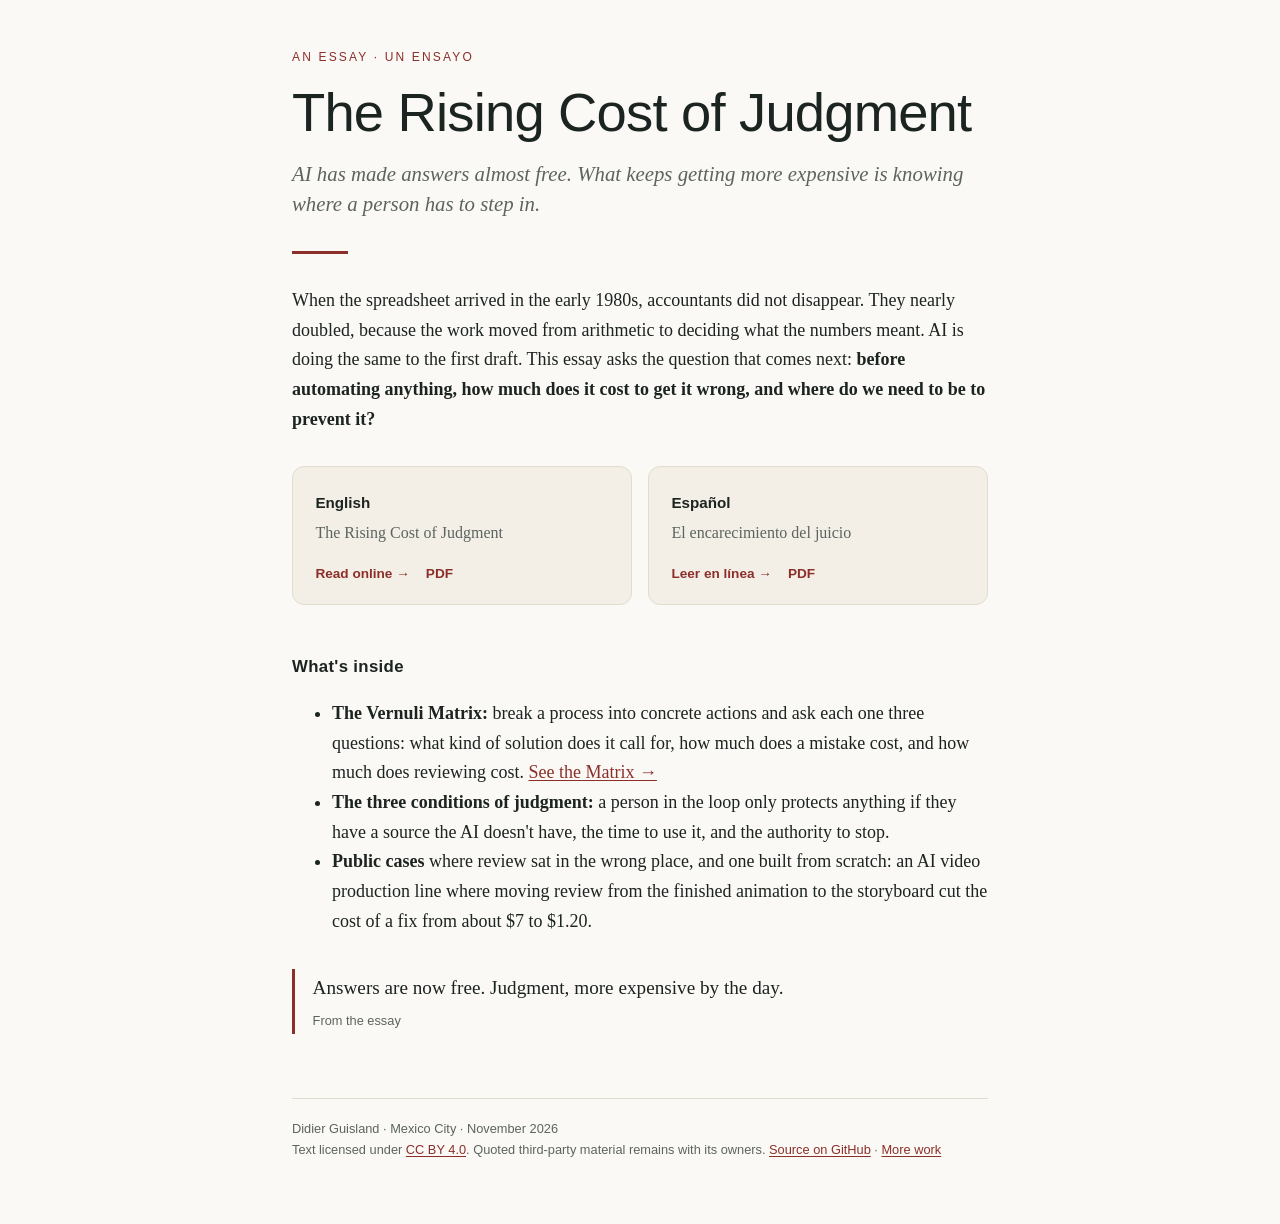
==== index.html @ 605b2285 "Initial public version" ====
<!doctype html>
<html lang="en">
<head>
<meta charset="utf-8">
<meta name="viewport" content="width=device-width, initial-scale=1">
<title>The Rising Cost of Judgment · Didier Guisland</title>
<meta name="description" content="An essay on where human judgment belongs when AI makes answers free, and the Vernuli Matrix for deciding what to automate. English and Spanish.">
<meta property="og:title" content="The Rising Cost of Judgment">
<meta property="og:description" content="Answers are now free. Judgment, more expensive by the day. An essay by Didier Guisland.">
<meta property="og:type" content="website">
<meta name="author" content="Didier Guisland">
<link rel="stylesheet" href="assets/site.css">
</head>
<body>
<p class="kicker">An essay · Un ensayo</p>
<h1>The Rising Cost of Judgment</h1>
<p class="lede">AI has made answers almost free. What keeps getting more expensive is knowing where a person has to step in.</p>
<hr class="rule">

<p>When the spreadsheet arrived in the early 1980s, accountants did not disappear. They nearly doubled, because the work moved from arithmetic to deciding what the numbers meant. AI is doing the same to the first draft. This essay asks the question that comes next: <strong>before automating anything, how much does it cost to get it wrong, and where do we need to be to prevent it?</strong></p>

<div class="cards">
  <div class="card">
    <h3>English</h3>
    <p>The Rising Cost of Judgment</p>
    <div class="links"><a href="en/">Read online →</a><a href="en/The-Rising-Cost-of-Judgment.pdf">PDF</a></div>
  </div>
  <div class="card">
    <h3>Español</h3>
    <p>El encarecimiento del juicio</p>
    <div class="links"><a href="es/">Leer en línea →</a><a href="es/El-encarecimiento-del-juicio.pdf">PDF</a></div>
  </div>
</div>

<h2>What's inside</h2>
<ul>
  <li><strong>The Vernuli Matrix:</strong> break a process into concrete actions and ask each one three questions: what kind of solution does it call for, how much does a mistake cost, and how much does reviewing cost. <a href="matrix/">See the Matrix →</a></li>
  <li><strong>The three conditions of judgment:</strong> a person in the loop only protects anything if they have a source the AI doesn't have, the time to use it, and the authority to stop.</li>
  <li><strong>Public cases</strong> where review sat in the wrong place, and one built from scratch: an AI video production line where moving review from the finished animation to the storyboard cut the cost of a fix from about $7 to $1.20.</li>
</ul>

<div class="quote">Answers are now free. Judgment, more expensive by the day.<cite>From the essay</cite></div>

<footer>
  Didier Guisland · Mexico City · November 2026<br>
  Text licensed under <a href="https://creativecommons.org/licenses/by/4.0/">CC BY 4.0</a>. Quoted third-party material remains with its owners. <a href="https://github.com/didierguisland/the-rising-cost-of-judgment">Source on GitHub</a> · <a href="https://github.com/didierguisland">More work</a>
</footer>
</body>
</html>
---- assets/site.css ----
:root {
  --bg: #FBF9F5;
  --card: #F3EFE6;
  --ink: #1C2421;
  --muted: #5C6460;
  --line: #E2DCCF;
  --accent: #8C2F2B;
  --accent-soft: #B45309;
  --serif: Charter, 'Bitstream Charter', 'Iowan Old Style', Georgia, serif;
  --sans: 'Helvetica Neue', Helvetica, Arial, sans-serif;
}
@media (prefers-color-scheme: dark) {
  :root {
    --bg: #141615;
    --card: #1E2220;
    --ink: #EDEAE4;
    --muted: #9CA6A0;
    --line: #2E3330;
    --accent: #E08A5F;
    --accent-soft: #F59E0B;
  }
}
* { box-sizing: border-box; }
html { background: var(--bg); }
body { margin: 0 auto; max-width: 46rem; padding: 3rem 1.25rem 4rem; color: var(--ink); background: var(--bg); font-family: var(--serif); font-size: 1.125rem; line-height: 1.65; }
a { color: var(--accent); text-underline-offset: 2px; text-decoration-thickness: 1px; }
.kicker { font-family: var(--sans); font-size: .75rem; letter-spacing: .18em; text-transform: uppercase; color: var(--accent); margin: 0 0 1rem; }
h1 { font-family: var(--sans); font-weight: 500; font-size: clamp(2.2rem, 7vw, 3.4rem); line-height: 1.08; letter-spacing: -.015em; margin: 0 0 1rem; text-wrap: balance; }
h2 { font-family: var(--sans); font-weight: 600; font-size: 1.05rem; letter-spacing: .02em; margin: 3rem 0 .8rem; }
h3 { font-family: var(--sans); font-weight: 600; font-size: .95rem; margin: 0 0 .35rem; }
.lede { font-style: italic; font-size: 1.3rem; line-height: 1.45; color: var(--muted); margin: 0 0 2rem; }
.rule { border: 0; border-top: 3px solid var(--accent); width: 3.5rem; margin: 0 0 2rem; }
.cards { display: grid; grid-template-columns: 1fr; gap: 1rem; margin: 2rem 0; }
@media (min-width: 40rem) { .cards { grid-template-columns: 1fr 1fr; } }
.card { background: var(--card); border: 1px solid var(--line); border-radius: 12px; padding: 1.4rem 1.4rem 1.2rem; }
.card p { margin: .2rem 0 1rem; color: var(--muted); font-size: 1rem; }
.card .links { font-family: var(--sans); font-size: .85rem; display: flex; gap: 1rem; flex-wrap: wrap; }
.card .links a { font-weight: 600; text-decoration: none; }
.card .links a:hover { text-decoration: underline; }
.quote { border-left: 3px solid var(--accent); padding: .2rem 0 .2rem 1.1rem; margin: 2rem 0; font-size: 1.2rem; }
.quote cite { display: block; font-family: var(--sans); font-style: normal; font-size: .8rem; color: var(--muted); margin-top: .4rem; }
table { width: 100%; border-collapse: collapse; font-size: .95rem; margin: 1rem 0 1.5rem; }
th, td { text-align: left; vertical-align: top; padding: .6rem .7rem; border-bottom: 1px solid var(--line); }
th { font-family: var(--sans); font-size: .75rem; letter-spacing: .08em; text-transform: uppercase; color: var(--muted); font-weight: 600; }
.table-wrap { overflow-x: auto; }
ol.steps { padding-left: 1.2rem; }
ol.steps li { margin-bottom: .6rem; }
.pill { display: inline-block; font-family: var(--sans); font-size: .72rem; letter-spacing: .06em; text-transform: uppercase; border: 1px solid var(--line); border-radius: 999px; padding: .15rem .6rem; color: var(--muted); }
figure { margin: 2rem 0; }
figure img { width: 100%; height: auto; display: block; }
figcaption { font-family: var(--sans); font-size: .8rem; color: var(--muted); margin-top: .6rem; }
nav.top { font-family: var(--sans); font-size: .8rem; letter-spacing: .08em; text-transform: uppercase; display: flex; gap: 1.2rem; flex-wrap: wrap; margin-bottom: 2.5rem; }
nav.top a { color: var(--muted); text-decoration: none; }
nav.top a:hover { color: var(--accent); }
footer { font-family: var(--sans); font-size: .8rem; color: var(--muted); border-top: 1px solid var(--line); margin-top: 4rem; padding-top: 1.2rem; }
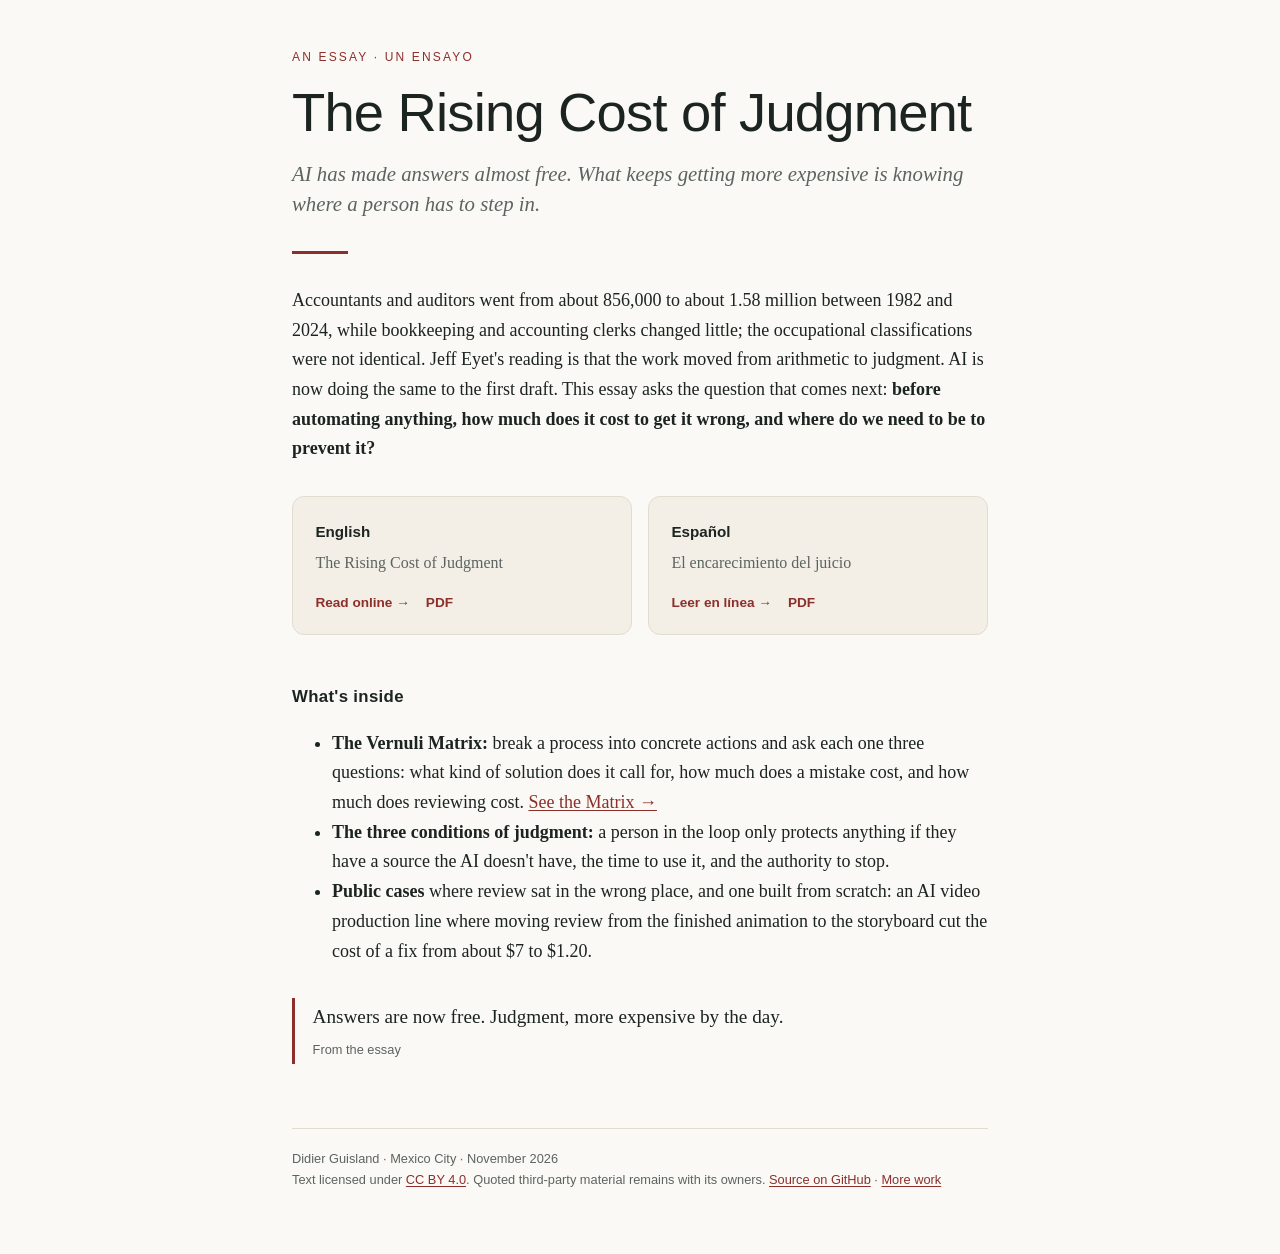
==== commit e972f328: "Apply pre-publication review fixes" ====
--- a/index.html
+++ b/index.html
@@ -17,7 +17,7 @@
 <p class="lede">AI has made answers almost free. What keeps getting more expensive is knowing where a person has to step in.</p>
 <hr class="rule">
 
-<p>When the spreadsheet arrived in the early 1980s, accountants did not disappear. They nearly doubled, because the work moved from arithmetic to deciding what the numbers meant. AI is doing the same to the first draft. This essay asks the question that comes next: <strong>before automating anything, how much does it cost to get it wrong, and where do we need to be to prevent it?</strong></p>
+<p>Accountants and auditors went from about 856,000 to about 1.58 million between 1982 and 2024, while bookkeeping and accounting clerks changed little; the occupational classifications were not identical. Jeff Eyet's reading is that the work moved from arithmetic to judgment. AI is now doing the same to the first draft. This essay asks the question that comes next: <strong>before automating anything, how much does it cost to get it wrong, and where do we need to be to prevent it?</strong></p>
 
 <div class="cards">
   <div class="card">
